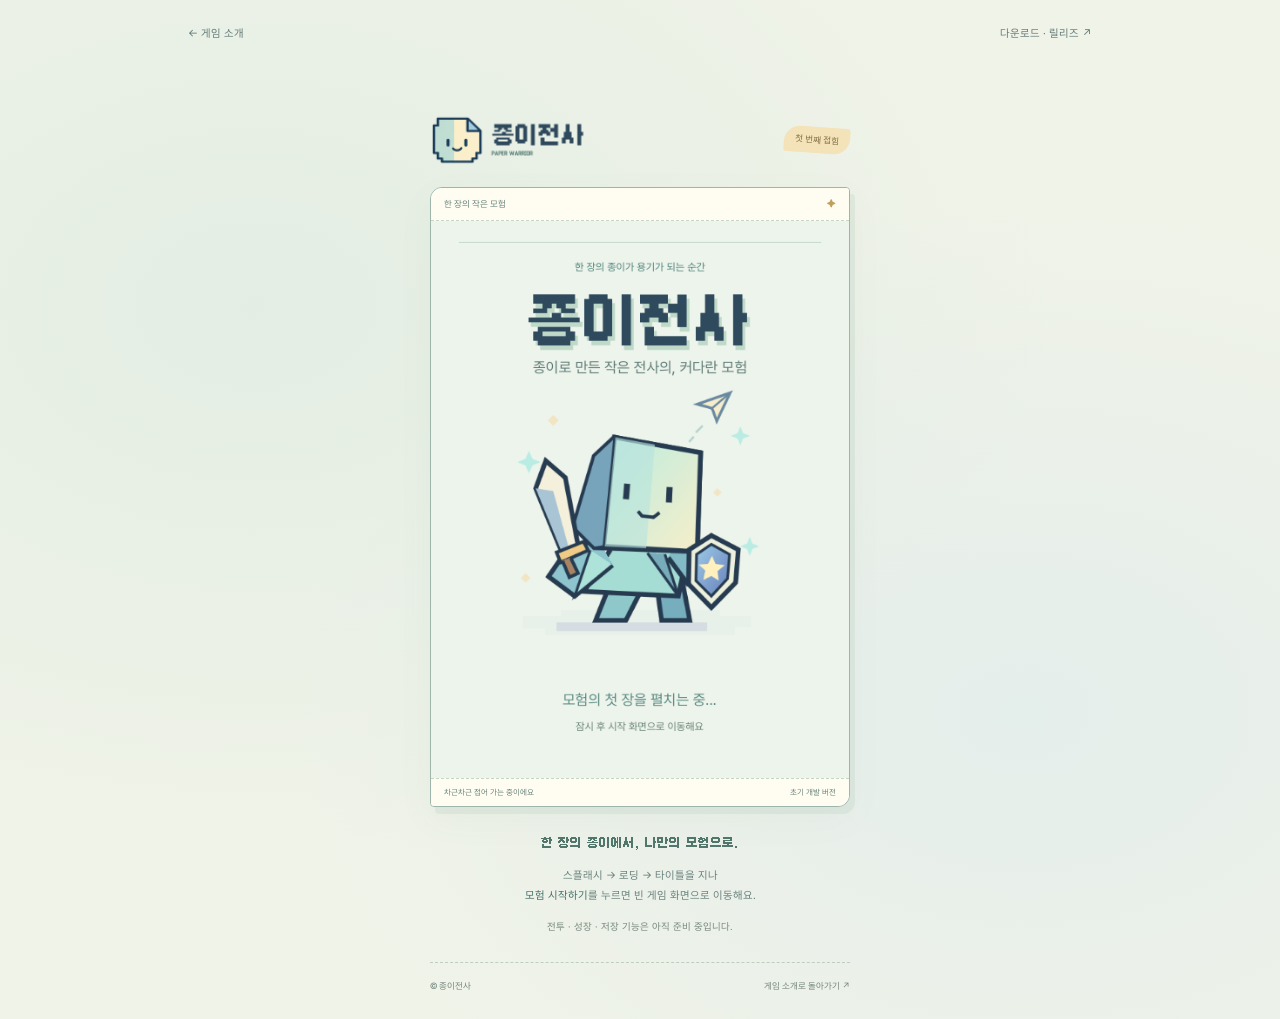
==== play.html @ 42afa76f "release: publish Paper Warrior v0.1.0 Co-authored-by: Copilot <223556219+Copilot@users.noreply.githu" ====
<!doctype html>
<html lang="ko">
<head>
  <meta charset="utf-8">
  <meta name="viewport" content="width=device-width, initial-scale=1">
  <meta name="theme-color" content="#f7f4e9">
  <title>종이전사 — 웹에서 플레이</title>
  <link rel="icon" href="favicon.ico" sizes="any">
  <link rel="icon" href="assets/favicon_32.png" type="image/png" sizes="32x32">
  <link rel="apple-touch-icon" href="assets/apple_touch_icon.png">
  <link rel="stylesheet" href="site.css">
  <link rel="stylesheet" href="game-loader.css">
  <link id="-gd-engine-icon" rel="icon" type="image/png" href="play.icon.png" />
<link rel="apple-touch-icon" href="play.apple-touch-icon.png"/>

</head>
<body class="play-page">
  <a class="skip-link" href="#game-area">게임으로 건너뛰기</a>
  <nav class="play-navigation" aria-label="플레이 페이지 메뉴"><a href="./">← 게임 소개</a><a href="https://github.com/socra710/paper_warrior_releases/releases">다운로드 · 릴리즈 ↗</a></nav>
  <main class="player-column">
    <header class="player-heading">
      <a class="brand" href="./" aria-label="종이전사 소개">
        <img class="brand-logo" src="assets/logo_wordmark.png" width="704" height="224" alt="종이전사 · PAPER WARRIOR">
      </a>
      <span class="prototype-badge">첫 번째 접힘</span>
    </header>
    <section class="game-window" id="game-area" aria-label="종이전사 게임">
      <div class="window-chrome"><span>한 장의 작은 모험</span><span aria-hidden="true">✦</span></div>
      <div class="game-viewport">
        <canvas id="canvas" width="480" height="640" tabindex="0" aria-label="종이전사 게임 화면">이 브라우저는 게임 캔버스를 지원하지 않습니다.</canvas>
        <div class="boot-screen" id="boot-screen">
          <p class="boot-eyebrow">한 장의 종이가 용기가 되는 순간</p>
          <h1>종이전사</h1>
          <img src="assets/warrior_key_art.svg" width="480" height="420" alt="" class="boot-art">
          <div class="boot-status">
            <p id="boot-status" role="status" aria-live="polite">모험을 준비하고 있어요...</p>
            <progress id="boot-progress" aria-label="게임 다운로드 진행률"></progress>
            <button type="button" class="button button-outline" id="retry" hidden>다시 시도하기</button>
          </div>
        </div>
      </div>
      <div class="window-footer"><span>차근차근 접어 가는 중이에요</span><span>초기 개발 버전</span></div>
    </section>
    <aside class="play-description" aria-label="프로토타입 안내">
      <p class="play-tagline">한 장의 종이에서, 나만의 모험으로.</p>
      <p>스플래시 → 로딩 → 타이틀을 지나<br><strong>모험 시작하기</strong>를 누르면 빈 게임 화면으로 이동해요.</p>
      <span>전투 · 성장 · 저장 기능은 아직 준비 중입니다.</span>
    </aside>
    <footer class="play-footer"><span>© 종이전사</span><a href="./">게임 소개로 돌아가기 ↗</a></footer>
  </main>
  <noscript><p class="noscript-notice">게임을 실행하려면 브라우저에서 JavaScript를 허용해 주세요. <a href="./">소개로 돌아가기</a></p></noscript>
  <script src="play.js"></script>
  <script type="module">
    import { bootGame } from './game-loader.mjs';
    const ui = {
      canvas: document.getElementById('canvas'),
      overlay: document.getElementById('boot-screen'),
      progress: document.getElementById('boot-progress'),
      status: document.getElementById('boot-status'),
      retry: document.getElementById('retry'),
    };
    ui.retry.addEventListener('click', () => window.location.reload());
    await bootGame(window.Engine, {"args":[],"canvasResizePolicy":0,"ensureCrossOriginIsolationHeaders":true,"executable":"play","experimentalVK":false,"fileSizes":{"play.pck":2250368,"play.wasm":43699190},"focusCanvas":false,"gdextensionLibs":[]}, ui);
  </script>
</body>
</html>
---- site.css ----
@font-face {
  font-family: Pretendard;
  src: url("assets/Pretendard-Regular.otf") format("opentype");
  font-display: swap;
}

@font-face {
  font-family: Galmuri;
  src: url("assets/Galmuri11-Bold.ttf") format("truetype");
  font-display: swap;
}

:root {
  color-scheme: light;
  --background: #f7f4e9;
  --surface: #fffdf5;
  --line: #cfdbcd;
  --ink: #2d495b;
  --mint: #4a8077;
  --mint-paper: #cce4d8;
  --sky: #d3e6ee;
  --honey: #f2cd7e;
  --muted: #627976;
  --faint: #71837a;
}

* { box-sizing: border-box; }
html { scroll-behavior: smooth; scroll-padding-top: 32px; }
body { margin: 0; background-color: var(--background); background-image: url("data:image/svg+xml,%3Csvg xmlns='http://www.w3.org/2000/svg' width='48' height='48'%3E%3Cpath d='M9 10h1m24 13h1M17 39h1' stroke='%237b9585' stroke-opacity='.16'/%3E%3C/svg%3E"); color: var(--ink); font: 15px/1.8 Pretendard, sans-serif; }
a { color: inherit; text-decoration: none; }
button { font: inherit; }
a, button { -webkit-tap-highlight-color: transparent; }
a:focus-visible, button:focus-visible { outline: 3px solid #477c83; outline-offset: 5px; }
img { display: block; max-width: 100%; }
h1, h2, h3, p { margin: 0; }
h1, h2, .brand strong { font-family: Galmuri, monospace; font-weight: normal; }
em { color: var(--mint); font-style: normal; }
strong { font-weight: 600; }
.wrap { width: min(1120px, calc(100% - 64px)); margin-inline: auto; }
.skip-link { position: absolute; top: -80px; left: 16px; z-index: 20; padding: 8px 16px; background: var(--honey); color: var(--ink); }
.skip-link:focus { top: 8px; }
.site-header { min-height: 106px; display: flex; justify-content: space-between; align-items: center; gap: 24px; }
.brand { display: inline-flex; align-items: center; gap: 11px; line-height: 1.4; }
.brand-logo { width: 166px; height: auto; }
.brand-mark { width: 43px; height: 45px; display: grid; place-items: center; background: #d2e8dd; border-radius: 12px 3px 12px 3px; transform: rotate(-7deg); }
.brand-mark svg { width: 37px; height: 37px; }
.brand strong { display: block; font-size: 22px; letter-spacing: -.5px; }
.brand small { display: block; font-size: 8px; color: var(--muted); letter-spacing: 2px; margin-top: 5px; }
nav { display: flex; align-items: center; gap: 28px; font-size: 13px; color: var(--muted); }
nav a:hover, .text-link:hover, .site-footer a:hover { color: var(--ink); }
.button { display: inline-flex; justify-content: center; align-items: center; gap: 12px; min-height: 52px; padding: 12px 22px; border: 1.5px solid var(--ink); border-radius: 8px 8px 12px 8px; font-size: 14px; font-weight: 600; line-height: 1.5; transition: background .16s, transform .16s; }
.button:hover { transform: translateY(-2px) rotate(-1deg); }
.button-primary { background: var(--honey); color: var(--ink); box-shadow: 3px 4px 0 #314d5b; }
.button-primary:hover { background: #ffdfa0; }
.button-outline { border-color: #b6c4b8; background: #fffdf580; color: var(--ink); }
.button-outline:hover { background: #e7eee0; }
.button-small { min-height: 40px; padding: 9px 16px; font-size: 12px; background: #f4dba4; border-color: transparent; box-shadow: none; border-radius: 24px; }
.hero { min-height: 634px; display: grid; grid-template-columns: 1fr 1.06fr; align-items: center; gap: 52px; padding-block: 36px 68px; }
.eyebrow { color: var(--mint); font-size: 11px; letter-spacing: 1.4px; display: flex; align-items: center; gap: 8px; line-height: 1.8; }
.paper-star { color: #b78a38; font-size: 19px; line-height: 1; }
.status-dot { display: inline-block; flex: 0 0 5px; width: 5px; height: 5px; background: var(--mint); }
h1 { margin-top: 24px; font-size: clamp(35px, 3.8vw, 52px); line-height: 1.5; letter-spacing: -2px; }
.hero-description { margin-top: 24px; color: var(--muted); font-size: 16px; line-height: 1.9; }
.hero-actions { display: flex; gap: 13px; margin-top: 31px; flex-wrap: wrap; }
.micro-copy { color: var(--faint); font-size: 10px; margin-top: 17px; }
.prototype-callout { display: flex; align-items: center; gap: 13px; border-top: 1px dashed #b6c4b6; padding: 18px 0 0; margin-top: 26px; max-width: 470px; }
.callout-symbol { font-size: 26px; color: #799b8b; }
.prototype-callout strong { font-size: 12px; font-weight: 400; }
.prototype-callout p { font-size: 10px; color: var(--muted); margin-top: 3px; }
.hero-visual { position: relative; min-height: 490px; display: flex; align-items: center; justify-content: center; isolation: isolate; }
.paper-cloud { position: absolute; z-index: -1; }
.cloud-mint { width: 88%; height: 73%; top: 14%; left: 6%; background: #d8e9dc; border-radius: 43% 57% 35% 65% / 50% 35% 65% 50%; transform: rotate(-12deg); }
.cloud-blue { width: 72%; height: 62%; top: 23%; right: 3%; background: #d1e5ed; border-radius: 52% 48% 62% 38%; transform: rotate(18deg); opacity: .8; }
.hero-art { position: relative; width: 108%; max-width: 560px; height: auto; filter: drop-shadow(0 15px 0 #708f7910); margin-top: 20px; }
.hero-handwriting { position: absolute; top: 23px; left: 9px; font-family: Galmuri, monospace; font-size: 15px; color: #729184; transform: rotate(-9deg); line-height: 1.7; }
.chapter-sticker { position: absolute; z-index: 1; right: 5px; top: 28px; width: 78px; height: 78px; border-radius: 50%; background: #f3dba7; outline: 1px dashed #bca26f; outline-offset: -6px; display: flex; flex-direction: column; align-items: center; justify-content: center; font-size: 11px; line-height: 1.6; transform: rotate(13deg); }
.chapter-sticker strong { font: 18px Galmuri, monospace; margin-top: 2px; }
.warrior-note { position: absolute; bottom: -1px; left: 48px; background: #fffdf1; padding: 15px 28px; box-shadow: 1px 5px 12px #64705e15; transform: rotate(-5deg); border: 1px solid #e0decb; }
.warrior-note::before { content: ""; position: absolute; top: -8px; left: calc(50% - 24px); width: 48px; height: 17px; background: #d2dfb6b0; transform: rotate(3deg); }
.warrior-note span { display: block; font-size: 10px; color: var(--faint); margin-bottom: 4px; }
.warrior-note strong { font-size: 14px; font-weight: 400; }
.hero-scribble { position: absolute; bottom: 13px; right: 5px; font-size: 70px; color: #d8b869; transform: rotate(10deg); }
.chapter-divider { display: flex; justify-content: space-between; padding-block: 16px; border-block: 1px dashed #c1ccba; color: var(--faint); font-size: 10px; letter-spacing: 1px; }
.section { padding-block: 72px 90px; }
.section-heading { display: flex; justify-content: space-between; align-items: end; gap: 30px; margin-bottom: 35px; }
h2 { font-size: 30px; line-height: 1.6; margin-top: 13px; letter-spacing: -1px; }
.section-heading > p { font-size: 14px; color: var(--muted); padding-bottom: 4px; }
.feature-grid { display: grid; grid-template-columns: repeat(3, 1fr); gap: 22px; }
.feature-card { position: relative; padding: 27px; background: #e5eee0; border: 1px solid #d2decd; border-radius: 3px 22px 4px 4px; }
.feature-card:nth-child(2) { background: #e1edf0; border-color: #cedee3; transform: translateY(12px); }
.feature-card:nth-child(3) { background: #f4e9cc; border-color: #e5d9bb; }
.feature-card::after { content: ""; position: absolute; right: -1px; top: -1px; width: 22px; height: 22px; background: linear-gradient(45deg, #0000000b 50%, var(--background) 51%); border-radius: 0 0 0 4px; }
.feature-number { font-size: 10px; color: var(--muted); }
.fold-icon { width: 38px; height: 38px; margin: 26px 0 22px; background: #9dcabb; clip-path: polygon(0 0, 100% 0, 100% 100%, 50% 70%, 0 100%); box-shadow: inset -19px 0 0 #72a69a; transform: rotate(-10deg); }
.fold-two { background: #a7c7d8; box-shadow: inset -19px 0 0 #7899b8; clip-path: polygon(50% 0, 100% 50%, 50% 100%, 0 50%); transform: rotate(0); }
.fold-three { background: #e4be71; box-shadow: inset -19px 0 0 #c4a061; clip-path: polygon(0 0, 100% 20%, 60% 100%, 40% 55%); transform: rotate(4deg); }
h3 { font-family: Galmuri, monospace; font-size: 17px; font-weight: normal; line-height: 1.6; letter-spacing: -.6px; }
.feature-card p { color: var(--muted); font-size: 13px; line-height: 1.9; margin-top: 12px; }
.planned-label { display: inline-block; font-size: 9px; color: #647d70; border-top: 1px dashed #93ad9460; padding-top: 13px; margin-top: 21px; width: 100%; }
.development-section { padding-block: 64px; background: #eaf0e480; border-block: 1px solid #d8e0cd; }
.development-grid { display: grid; grid-template-columns: 1fr 1.1fr; gap: 80px; align-items: center; }
.muted { color: var(--muted); font-size: 14px; margin-top: 18px; }
.text-link { display: inline-flex; gap: 20px; font-size: 12px; margin-top: 25px; padding-bottom: 4px; border-bottom: 1px solid #819f8b; color: var(--mint); }
.development-card { position: relative; background: #fffdf3; border: 1px solid #dedfcc; padding: 32px; box-shadow: 5px 6px 0 #dce5d2; transform: rotate(1deg); }
.development-card::before { content: ""; position: absolute; width: 76px; height: 21px; top: -11px; left: calc(50% - 38px); background: #d9e3bac9; transform: rotate(-4deg); }
.small-tag { display: inline-block; color: #748a74; font-size: 10px; margin-bottom: 14px; border-bottom: 1px solid #c2d1b3; padding-bottom: 4px; }
.screen-flow { list-style: none; margin: 23px 0; padding: 0; display: grid; grid-template-columns: repeat(4, 1fr); gap: 8px; }
.screen-flow li { font-size: 10px; text-align: center; background: #edf2e8; padding: 11px 3px 9px; border-radius: 4px 4px 10px 4px; }
.screen-flow li:nth-child(2) { background: #e6eff1; }
.screen-flow li:nth-child(3) { background: #f6e8c6; }
.screen-flow span { display: block; font: 14px Galmuri, monospace; color: #618c80; margin-bottom: 7px; }
.development-card p { color: var(--muted); font-size: 12px; }
.development-card p strong { color: var(--ink); }
.development-card .development-note { color: #778273; font-size: 10px; margin-top: 13px; }
.closing { display: flex; justify-content: space-between; gap: 30px; align-items: center; padding-block: 62px; }
.closing h2 { font-size: 27px; }
.closing .muted { margin-top: 12px; }
.closing-actions { display: flex; flex-direction: column; align-items: center; gap: 16px; }
.download-link { color: var(--mint); font-size: 11px; border-bottom: 1px solid #a9bdab; }
.site-footer { display: flex; justify-content: space-between; gap: 20px; border-top: 1px dashed #c1ccba; padding-block: 25px; font-size: 10px; color: var(--faint); }

@media (max-width: 900px) {
  .wrap { width: calc(100% - 40px); }
  .hero { gap: 26px; grid-template-columns: 1.1fr 1fr; min-height: 600px; }
  h1 { font-size: 36px; }
  .hero-description { font-size: 15px; }
  .hero-actions .button { font-size: 12px; padding-inline: 15px; }
  .hero-visual { min-height: 400px; }
  .hero-handwriting { font-size: 12px; top: 18px; }
  .chapter-sticker { width: 62px; height: 62px; right: 0; font-size: 9px; }
  .chapter-sticker strong { font-size: 15px; }
  .warrior-note { left: 12px; bottom: 18px; padding: 12px 20px; }
  .warrior-note strong { font-size: 11px; }
  .hero-scribble { right: -2px; font-size: 50px; bottom: 10px; }
  .section-heading { display: block; }
  .section-heading > p { margin-top: 20px; }
  .feature-card { padding: 21px; }
  .feature-card p { font-size: 12px; }
  .development-grid { gap: 40px; }
}

@media (max-width: 640px) {
  .site-header { min-height: 84px; gap: 12px; }
  .brand { gap: 9px; }
  .brand-logo { width: 140px; }
  .brand strong { font-size: 18px; }
  .brand-mark { width: 36px; height: 39px; }
  .brand-mark svg { width: 31px; height: 31px; }
  .brand small { font-size: 7px; letter-spacing: 1.2px; }
  nav { gap: 0; }
  .site-header nav > a:not(.button) { display: none; }
  .button-small { font-size: 10px; padding-inline: 12px; }
  .hero { display: flex; flex-direction: column; align-items: stretch; padding-block: 33px 28px; gap: 23px; }
  h1 { font-size: clamp(32px, 8.5vw, 46px); letter-spacing: -1.5px; margin-top: 20px; }
  .hero-description { font-size: 15px; margin-top: 20px; }
  .hero-actions { margin-top: 26px; gap: 11px; }
  .hero-actions .button { min-height: 47px; font-size: 12px; padding-inline: 13px; }
  .prototype-callout { margin-top: 25px; padding-top: 15px; }
  .hero-visual { width: 100%; min-height: 380px; max-width: 440px; margin-inline: auto; }
  .hero-art { max-width: 430px; margin-top: 5px; width: 100%; }
  .hero-handwriting { top: 5px; font-size: 12px; }
  .chapter-sticker { top: 8px; right: 7px; }
  .warrior-note { left: 13px; bottom: 12px; }
  .hero-scribble { right: 10px; bottom: 0; }
  .chapter-divider { font-size: 9px; letter-spacing: 0; }
  .section { padding-block: 42px 45px; }
  h2 { font-size: 24px; }
  .section-heading > p { font-size: 13px; }
  .feature-grid { grid-template-columns: 1fr; gap: 15px; }
  .feature-card { padding: 25px; }
  .feature-card:nth-child(2) { transform: none; }
  .fold-icon { margin-block: 24px 20px; }
  .feature-card p { font-size: 14px; }
  .development-section { padding-block: 42px; }
  .development-grid { grid-template-columns: 1fr; gap: 35px; }
  .development-card { padding: 25px 20px; transform: none; }
  .closing { align-items: start; flex-direction: column; padding-block: 42px; }
  .closing h2 { font-size: 23px; }
  .site-footer { flex-wrap: wrap; font-size: 9px; gap: 8px 20px; }
  .site-footer > span:nth-child(2) { display: none; }
}

@media (prefers-reduced-motion: reduce) {
  html { scroll-behavior: auto; }
  .button { transition: none; }
}
---- game-loader.css ----
.play-page { min-height: 100svh; background-color: #f0f3e8; background-image: radial-gradient(ellipse at 20% 30%, #d7e8df80, transparent 55%), radial-gradient(ellipse at 80% 70%, #d9e9ee80, transparent 50%); }
.play-navigation { max-width: 960px; margin: 0 auto; padding: 24px 28px; display: flex; justify-content: space-between; font-size: 11px; color: var(--muted); }
.player-column { width: min(420px, calc(100% - 32px)); margin: clamp(24px, 5vh, 60px) auto 0; }
.player-heading { display: flex; align-items: center; justify-content: space-between; gap: 12px; margin-bottom: 20px; }
.player-heading .brand-logo { width: 170px; }
.player-heading .brand strong { font-size: 20px; }
.player-heading .brand small { font-size: 10px; letter-spacing: .5px; }
.prototype-badge { background: #f4e3b9; border-radius: 16px 3px 16px 3px; padding: 5px 11px; color: #806b41; font-size: 9px; white-space: nowrap; transform: rotate(4deg); }
.game-window { position: relative; border: 1px solid #9db5ab; border-radius: 12px 4px 12px 4px; overflow: hidden; box-shadow: 5px 7px 0 #b0c7b93d, 0 12px 38px #6178610c; background: #edf4ec; }
.window-chrome, .window-footer { display: flex; align-items: center; justify-content: space-between; padding: 8px 13px; background: #fffdf2; color: #668078; font-size: 9px; }
.window-chrome { border-bottom: 1px dashed #c5d5c6; }
.window-chrome > span:last-child { color: #c19f59; }
.game-viewport { position: relative; aspect-ratio: 3 / 4; width: 100%; overflow: hidden; }
#canvas { display: block; width: 100%; height: 100%; border: 0; touch-action: none; }
#canvas:focus-visible { outline: 2px solid #628f85; outline-offset: -2px; }
.window-footer { border-top: 1px dashed #c5d5c6; padding-block: 6px; font-size: 8px; }
.boot-screen { position: absolute; inset: 0; background: #edf4ec; display: flex; flex-direction: column; align-items: center; padding: 9% 7% 7%; text-align: center; }
[hidden] { display: none !important; }
.boot-eyebrow { font-size: 9px; letter-spacing: 1px; color: var(--mint); }
.boot-screen h1 { font-size: clamp(32px, 8vw, 53px); letter-spacing: -1px; margin-top: 14px; color: var(--ink); text-shadow: 2px 3px #c5dbd1; }
.boot-art { flex: 1; min-height: 0; width: 100%; object-fit: contain; }
.boot-status { width: 100%; margin-top: 10px; }
#boot-status { font-size: 12px; color: #547870; overflow-wrap: anywhere; max-height: 120px; overflow-y: auto; }
#boot-progress { display: block; width: 100%; height: 5px; margin-top: 17px; border: 0; accent-color: #6da696; }
#boot-progress::-webkit-progress-bar { background: #cfdfd1; border-radius: 4px; }
#boot-progress::-webkit-progress-value { background: #6da696; border-radius: 4px; }
#retry { margin: 12px auto 0; font-size: 12px; min-height: 36px; }
.play-description { text-align: center; padding: 25px 0 0; }
.play-description .play-tagline { font-family: Galmuri, monospace; font-size: 12px; color: #52786e; margin-bottom: 11px; }
.play-description p { font-size: 11px; color: #657f7a; line-height: 1.9; }
.play-description strong { color: #3e6f67; font-weight: 400; }
.play-description > span { display: block; font-size: 10px; color: #75867b; margin-top: 10px; }
.play-footer { margin-top: 27px; padding-block: 15px 24px; border-top: 1px dashed #bdcebe; display: flex; justify-content: space-between; font-size: 9px; color: var(--faint); }
.noscript-notice { position: fixed; bottom: 0; margin: 0; width: 100%; padding: 14px; text-align: center; background: #f4dfb9; color: var(--ink); }

@media (max-width: 480px) {
  .play-navigation { padding: 17px 18px; }
  .player-column { margin-top: 17px; }
  .player-heading { margin-bottom: 15px; }
  .player-heading .brand-logo { width: 154px; }
  .player-heading .brand-mark { width: 34px; height: 37px; }
  .player-heading .brand strong { font-size: 18px; }
  .player-heading .brand small { font-size: 9px; }
  .prototype-badge { font-size: 8px; padding: 4px 8px; }
}
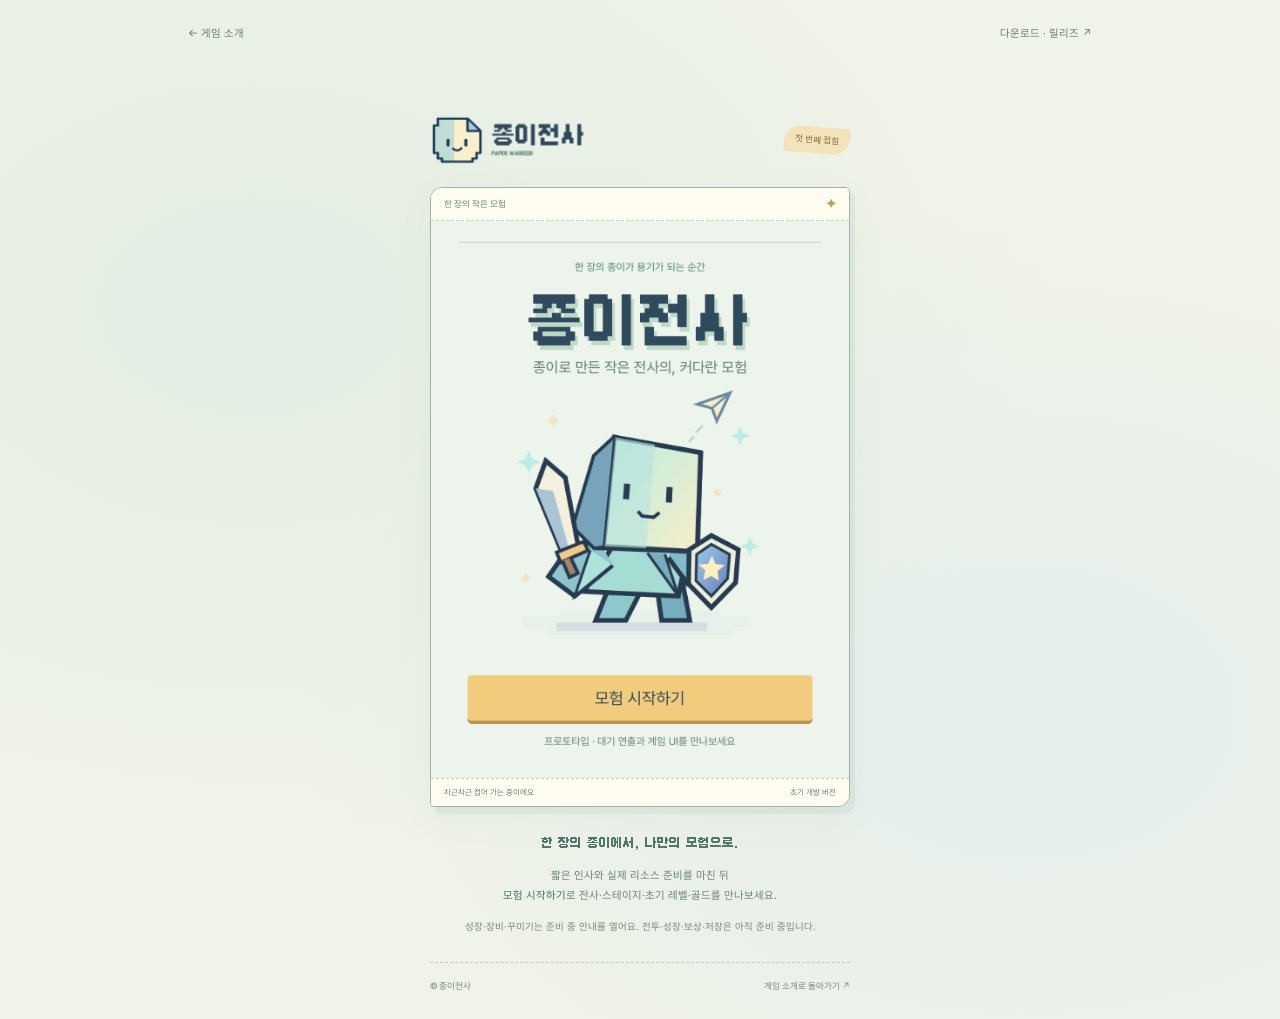
==== commit 348b5477: "release: publish Paper Warrior v0.2.0 Co-authored-by: Copilot <223556219+Copilot@users.noreply.githu" ====
--- a/play.html
+++ b/play.html
@@ -43,8 +43,8 @@
     </section>
     <aside class="play-description" aria-label="프로토타입 안내">
       <p class="play-tagline">한 장의 종이에서, 나만의 모험으로.</p>
-      <p>스플래시 → 로딩 → 타이틀을 지나<br><strong>모험 시작하기</strong>를 누르면 빈 게임 화면으로 이동해요.</p>
-      <span>전투 · 성장 · 저장 기능은 아직 준비 중입니다.</span>
+      <p>짧은 인사와 실제 리소스 준비를 마친 뒤<br><strong>모험 시작하기</strong>로 전사·스테이지·초기 레벨·골드를 만나보세요.</p>
+      <span>성장·장비·꾸미기는 준비 중 안내를 열어요. 전투·성장·보상·저장은 아직 준비 중입니다.</span>
     </aside>
     <footer class="play-footer"><span>© 종이전사</span><a href="./">게임 소개로 돌아가기 ↗</a></footer>
   </main>
@@ -60,7 +60,7 @@
       retry: document.getElementById('retry'),
     };
     ui.retry.addEventListener('click', () => window.location.reload());
-    await bootGame(window.Engine, {"args":[],"canvasResizePolicy":0,"ensureCrossOriginIsolationHeaders":true,"executable":"play","experimentalVK":false,"fileSizes":{"play.pck":2250368,"play.wasm":43699190},"focusCanvas":false,"gdextensionLibs":[]}, ui);
+    await bootGame(window.Engine, {"args":[],"canvasResizePolicy":0,"ensureCrossOriginIsolationHeaders":true,"executable":"play","experimentalVK":false,"fileSizes":{"play.pck":2280736,"play.wasm":43699190},"focusCanvas":false,"gdextensionLibs":[]}, ui);
   </script>
 </body>
 </html>
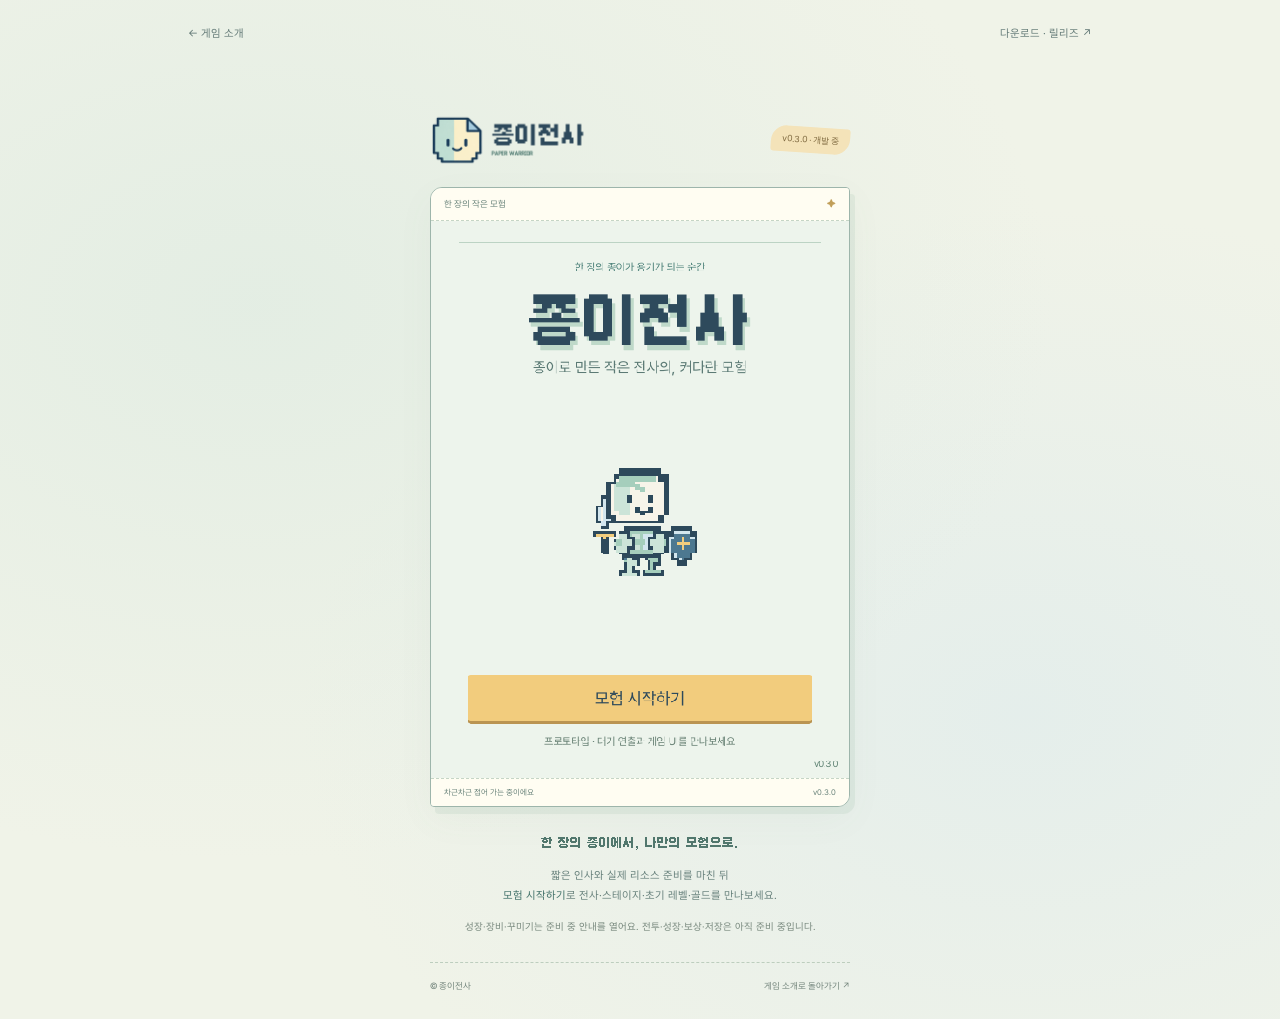
==== commit 4d404bc1: "release: publish Paper Warrior v0.3.0 Co-authored-by: Copilot <223556219+Copilot@users.noreply.githu" ====
--- a/play.html
+++ b/play.html
@@ -22,7 +22,7 @@
       <a class="brand" href="./" aria-label="종이전사 소개">
         <img class="brand-logo" src="assets/logo_wordmark.png" width="704" height="224" alt="종이전사 · PAPER WARRIOR">
       </a>
-      <span class="prototype-badge">첫 번째 접힘</span>
+      <span class="prototype-badge">v0.3.0 · 개발 중</span>
     </header>
     <section class="game-window" id="game-area" aria-label="종이전사 게임">
       <div class="window-chrome"><span>한 장의 작은 모험</span><span aria-hidden="true">✦</span></div>
@@ -31,7 +31,7 @@
         <div class="boot-screen" id="boot-screen">
           <p class="boot-eyebrow">한 장의 종이가 용기가 되는 순간</p>
           <h1>종이전사</h1>
-          <img src="assets/warrior_key_art.svg" width="480" height="420" alt="" class="boot-art">
+          <div class="boot-art" aria-hidden="true"></div>
           <div class="boot-status">
             <p id="boot-status" role="status" aria-live="polite">모험을 준비하고 있어요...</p>
             <progress id="boot-progress" aria-label="게임 다운로드 진행률"></progress>
@@ -39,7 +39,7 @@
           </div>
         </div>
       </div>
-      <div class="window-footer"><span>차근차근 접어 가는 중이에요</span><span>초기 개발 버전</span></div>
+      <div class="window-footer"><span>차근차근 접어 가는 중이에요</span><span>v0.3.0</span></div>
     </section>
     <aside class="play-description" aria-label="프로토타입 안내">
       <p class="play-tagline">한 장의 종이에서, 나만의 모험으로.</p>
@@ -49,9 +49,9 @@
     <footer class="play-footer"><span>© 종이전사</span><a href="./">게임 소개로 돌아가기 ↗</a></footer>
   </main>
   <noscript><p class="noscript-notice">게임을 실행하려면 브라우저에서 JavaScript를 허용해 주세요. <a href="./">소개로 돌아가기</a></p></noscript>
-  <script src="play.js"></script>
   <script type="module">
     import { bootGame } from './game-loader.mjs';
+    import { bindGameViewport } from './game-viewport.mjs';
     const ui = {
       canvas: document.getElementById('canvas'),
       overlay: document.getElementById('boot-screen'),
@@ -59,8 +59,20 @@
       status: document.getElementById('boot-status'),
       retry: document.getElementById('retry'),
     };
-    ui.retry.addEventListener('click', () => window.location.reload());
-    await bootGame(window.Engine, {"args":[],"canvasResizePolicy":0,"ensureCrossOriginIsolationHeaders":true,"executable":"play","experimentalVK":false,"fileSizes":{"play.pck":2280736,"play.wasm":43699190},"focusCanvas":false,"gdextensionLibs":[]}, ui);
+    bindGameViewport(ui.canvas);
+    ui.retry.addEventListener('click', () => {
+      if (ui.retry.disabled) return;
+      ui.retry.disabled = true;
+      window.location.reload();
+    });
+    const engineReady = new Promise((resolve, reject) => {
+      const script = document.createElement('script');
+      script.src = 'play.js';
+      script.onload = () => resolve(window.Engine);
+      script.onerror = () => reject(new Error('게임 엔진 파일을 받지 못했어요. 네트워크를 확인해 주세요.'));
+      document.body.appendChild(script);
+    });
+    await bootGame(engineReady, {"args":[],"canvasResizePolicy":0,"ensureCrossOriginIsolationHeaders":true,"executable":"play","experimentalVK":false,"fileSizes":{"play.pck":2296512,"play.wasm":43699190},"focusCanvas":false,"gdextensionLibs":[]}, ui);
   </script>
 </body>
 </html>
--- a/game-loader.css
+++ b/game-loader.css
@@ -11,14 +11,15 @@
 .window-chrome { border-bottom: 1px dashed #c5d5c6; }
 .window-chrome > span:last-child { color: #c19f59; }
 .game-viewport { position: relative; aspect-ratio: 3 / 4; width: 100%; overflow: hidden; }
-#canvas { display: block; width: 100%; height: 100%; border: 0; touch-action: none; }
+#canvas { display: block; width: 100%; height: 100%; border: 0; touch-action: none; image-rendering: pixelated; }
 #canvas:focus-visible { outline: 2px solid #628f85; outline-offset: -2px; }
 .window-footer { border-top: 1px dashed #c5d5c6; padding-block: 6px; font-size: 8px; }
 .boot-screen { position: absolute; inset: 0; background: #edf4ec; display: flex; flex-direction: column; align-items: center; padding: 9% 7% 7%; text-align: center; }
 [hidden] { display: none !important; }
 .boot-eyebrow { font-size: 9px; letter-spacing: 1px; color: var(--mint); }
 .boot-screen h1 { font-size: clamp(32px, 8vw, 53px); letter-spacing: -1px; margin-top: 14px; color: var(--ink); text-shadow: 2px 3px #c5dbd1; }
-.boot-art { flex: 1; min-height: 0; width: 100%; object-fit: contain; }
+.boot-art { flex: none; width: 144px; height: 144px; margin: auto; background: url('assets/warrior_idle_walk.png') 0 0 / 1440px 144px no-repeat; image-rendering: pixelated; animation: warrior-idle 1s steps(4) infinite; }
+@keyframes warrior-idle { to { background-position-x: -576px; } }
 .boot-status { width: 100%; margin-top: 10px; }
 #boot-status { font-size: 12px; color: #547870; overflow-wrap: anywhere; max-height: 120px; overflow-y: auto; }
 #boot-progress { display: block; width: 100%; height: 5px; margin-top: 17px; border: 0; accent-color: #6da696; }
@@ -33,6 +34,22 @@
 .play-footer { margin-top: 27px; padding-block: 15px 24px; border-top: 1px dashed #bdcebe; display: flex; justify-content: space-between; font-size: 9px; color: var(--faint); }
 .noscript-notice { position: fixed; bottom: 0; margin: 0; width: 100%; padding: 14px; text-align: center; background: #f4dfb9; color: var(--ink); }
 
+@media (orientation: landscape) and (max-height: 600px) and (min-width: 640px) {
+  .play-navigation { position: absolute; top: 8px; left: 16px; right: 16px; max-width: none; padding: 0; }
+  .player-column { width: min(960px, calc(100% - 32px), calc((100svh - 96px) * 16 / 9)); margin-top: 4px; }
+  .player-heading { justify-content: center; gap: 14px; margin-bottom: 4px; }
+  .player-heading .brand-logo { width: 90px; }
+  .window-chrome, .window-footer { padding-block: 4px; }
+  .game-viewport { aspect-ratio: 16 / 9; }
+  .boot-screen { display: grid; grid-template-columns: 1fr 1fr; grid-template-areas: "eyebrow status" "title status" "art status"; padding: 10px 20px; }
+  .boot-eyebrow { grid-area: eyebrow; margin: 0; font-size: 8px; }
+  .boot-screen h1 { grid-area: title; font-size: 30px; margin: 0; }
+  .boot-art { grid-area: art; }
+  .boot-status { grid-area: status; margin: 0; }
+}
+
+@media (prefers-reduced-motion: reduce) { .boot-art { animation: none; } }
+
 @media (max-width: 480px) {
   .play-navigation { padding: 17px 18px; }
   .player-column { margin-top: 17px; }
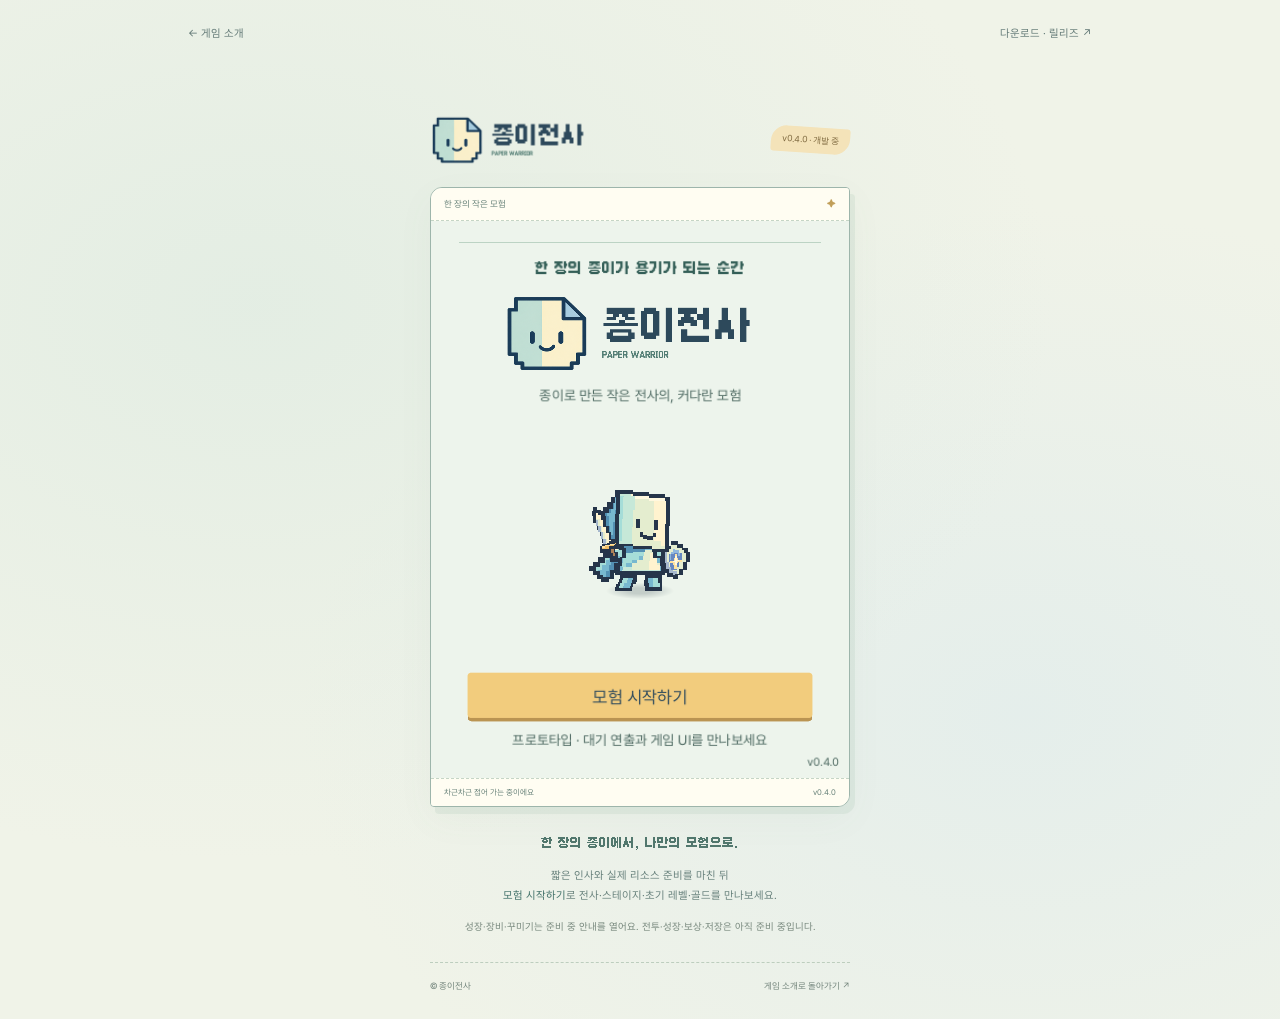
==== commit 24a94e51: "release: publish Paper Warrior v0.4.0 Co-authored-by: Copilot <223556219+Copilot@users.noreply.githu" ====
--- a/play.html
+++ b/play.html
@@ -8,8 +8,8 @@
   <link rel="icon" href="favicon.ico" sizes="any">
   <link rel="icon" href="assets/favicon_32.png" type="image/png" sizes="32x32">
   <link rel="apple-touch-icon" href="assets/apple_touch_icon.png">
-  <link rel="stylesheet" href="site.css">
-  <link rel="stylesheet" href="game-loader.css">
+  <link rel="stylesheet" href="site.css?v=825be9465dd8ea52">
+  <link rel="stylesheet" href="game-loader.css?v=ff512f25ce749d6b">
   <link id="-gd-engine-icon" rel="icon" type="image/png" href="play.icon.png" />
 <link rel="apple-touch-icon" href="play.apple-touch-icon.png"/>
 
@@ -22,24 +22,25 @@
       <a class="brand" href="./" aria-label="종이전사 소개">
         <img class="brand-logo" src="assets/logo_wordmark.png" width="704" height="224" alt="종이전사 · PAPER WARRIOR">
       </a>
-      <span class="prototype-badge">v0.3.0 · 개발 중</span>
+      <span class="prototype-badge">v0.4.0 · 개발 중</span>
     </header>
     <section class="game-window" id="game-area" aria-label="종이전사 게임">
       <div class="window-chrome"><span>한 장의 작은 모험</span><span aria-hidden="true">✦</span></div>
       <div class="game-viewport">
         <canvas id="canvas" width="480" height="640" tabindex="0" aria-label="종이전사 게임 화면">이 브라우저는 게임 캔버스를 지원하지 않습니다.</canvas>
         <div class="boot-screen" id="boot-screen">
-          <p class="boot-eyebrow">한 장의 종이가 용기가 되는 순간</p>
-          <h1>종이전사</h1>
-          <div class="boot-art" aria-hidden="true"></div>
-          <div class="boot-status">
-            <p id="boot-status" role="status" aria-live="polite">모험을 준비하고 있어요...</p>
-            <progress id="boot-progress" aria-label="게임 다운로드 진행률"></progress>
-            <button type="button" class="button button-outline" id="retry" hidden>다시 시도하기</button>
+          <div class="boot-panel">
+            <p class="boot-step">한 장으로 시작되는 모험</p>
+            <span class="boot-fold" aria-hidden="true"></span>
+            <h1>모험을 접고 있어요</h1>
+            <p class="boot-hint">작은 종이 한 장에 용기를 담는 중이에요.</p>
+            <p id="boot-status" role="status" aria-live="polite">종이 숲으로 가는 길을 열어요...</p>
+            <progress id="boot-progress" aria-label="웹 실행 파일 다운로드 진행률"></progress>
+            <button type="button" class="button button-outline" id="retry" hidden>다시 펼쳐 보기</button>
           </div>
         </div>
       </div>
-      <div class="window-footer"><span>차근차근 접어 가는 중이에요</span><span>v0.3.0</span></div>
+      <div class="window-footer"><span>차근차근 접어 가는 중이에요</span><span>v0.4.0</span></div>
     </section>
     <aside class="play-description" aria-label="프로토타입 안내">
       <p class="play-tagline">한 장의 종이에서, 나만의 모험으로.</p>
@@ -50,8 +51,8 @@
   </main>
   <noscript><p class="noscript-notice">게임을 실행하려면 브라우저에서 JavaScript를 허용해 주세요. <a href="./">소개로 돌아가기</a></p></noscript>
   <script type="module">
-    import { bootGame } from './game-loader.mjs';
-    import { bindGameViewport } from './game-viewport.mjs';
+    import { bootGame } from './game-loader.mjs?v=ab4d3262cab004fc';
+    import { bindGameViewport } from './game-viewport.mjs?v=e417374ce7c8f49e';
     const ui = {
       canvas: document.getElementById('canvas'),
       overlay: document.getElementById('boot-screen'),
@@ -67,12 +68,12 @@
     });
     const engineReady = new Promise((resolve, reject) => {
       const script = document.createElement('script');
-      script.src = 'play.js';
+      script.src = 'play-85910fb28799b5d2.js';
       script.onload = () => resolve(window.Engine);
       script.onerror = () => reject(new Error('게임 엔진 파일을 받지 못했어요. 네트워크를 확인해 주세요.'));
       document.body.appendChild(script);
     });
-    await bootGame(engineReady, {"args":[],"canvasResizePolicy":0,"ensureCrossOriginIsolationHeaders":true,"executable":"play","experimentalVK":false,"fileSizes":{"play.pck":2296512,"play.wasm":43699190},"focusCanvas":false,"gdextensionLibs":[]}, ui);
+    await bootGame(engineReady, {"args":[],"canvasResizePolicy":0,"ensureCrossOriginIsolationHeaders":true,"executable":"play-85910fb28799b5d2","experimentalVK":false,"fileSizes":{"play-85910fb28799b5d2.pck":2682000,"play-85910fb28799b5d2.wasm":43699190},"focusCanvas":false,"gdextensionLibs":[]}, ui);
   </script>
 </body>
 </html>
--- a/game-loader.css
+++ b/game-loader.css
@@ -11,21 +11,23 @@
 .window-chrome { border-bottom: 1px dashed #c5d5c6; }
 .window-chrome > span:last-child { color: #c19f59; }
 .game-viewport { position: relative; aspect-ratio: 3 / 4; width: 100%; overflow: hidden; }
-#canvas { display: block; width: 100%; height: 100%; border: 0; touch-action: none; image-rendering: pixelated; }
-#canvas:focus-visible { outline: 2px solid #628f85; outline-offset: -2px; }
+#canvas { display: block; width: 100%; height: 100%; border: 0; touch-action: none; outline: none; }
+#canvas:focus, #canvas:focus-visible { outline: none; }
 .window-footer { border-top: 1px dashed #c5d5c6; padding-block: 6px; font-size: 8px; }
-.boot-screen { position: absolute; inset: 0; background: #edf4ec; display: flex; flex-direction: column; align-items: center; padding: 9% 7% 7%; text-align: center; }
+.boot-screen { position: absolute; inset: 0; background: #e0e9e9; display: grid; place-items: center; padding: 24px; text-align: center; }
 [hidden] { display: none !important; }
-.boot-eyebrow { font-size: 9px; letter-spacing: 1px; color: var(--mint); }
-.boot-screen h1 { font-size: clamp(32px, 8vw, 53px); letter-spacing: -1px; margin-top: 14px; color: var(--ink); text-shadow: 2px 3px #c5dbd1; }
-.boot-art { flex: none; width: 144px; height: 144px; margin: auto; background: url('assets/warrior_idle_walk.png') 0 0 / 1440px 144px no-repeat; image-rendering: pixelated; animation: warrior-idle 1s steps(4) infinite; }
-@keyframes warrior-idle { to { background-position-x: -576px; } }
-.boot-status { width: 100%; margin-top: 10px; }
-#boot-status { font-size: 12px; color: #547870; overflow-wrap: anywhere; max-height: 120px; overflow-y: auto; }
+.boot-panel { width: min(100%, 340px); }
+.boot-step { margin: 0 0 18px; font-size: 11px; letter-spacing: .5px; color: #45635c; }
+.boot-fold { display: block; width: 144px; height: 144px; margin: 0 auto 24px; background: url("assets/paper_fold.png?v=631b209509b2cac7") 0 0 / 1152px 144px no-repeat; image-rendering: pixelated; animation: paper-fold 1s steps(8) infinite; }
+@keyframes paper-fold { to { background-position-x: -1152px; } }
+.boot-screen h1 { font-family: Galmuri, monospace; font-size: 18px; letter-spacing: 0; margin: 0 0 12px; color: var(--ink); }
+.boot-hint { font-size: 12px; color: #45635c; line-height: 1.7; margin-bottom: 18px; }
+#boot-status { font-size: 12px; color: #304c46; overflow-wrap: anywhere; max-height: 120px; overflow-y: auto; }
 #boot-progress { display: block; width: 100%; height: 5px; margin-top: 17px; border: 0; accent-color: #6da696; }
 #boot-progress::-webkit-progress-bar { background: #cfdfd1; border-radius: 4px; }
 #boot-progress::-webkit-progress-value { background: #6da696; border-radius: 4px; }
-#retry { margin: 12px auto 0; font-size: 12px; min-height: 36px; }
+#retry { margin: 16px auto 0; font-size: 14px; min-height: 44px; }
+.boot-panel:has(#retry:not([hidden])) .boot-fold { animation-play-state: paused; }
 .play-description { text-align: center; padding: 25px 0 0; }
 .play-description .play-tagline { font-family: Galmuri, monospace; font-size: 12px; color: #52786e; margin-bottom: 11px; }
 .play-description p { font-size: 11px; color: #657f7a; line-height: 1.9; }
@@ -41,14 +43,14 @@
   .player-heading .brand-logo { width: 90px; }
   .window-chrome, .window-footer { padding-block: 4px; }
   .game-viewport { aspect-ratio: 16 / 9; }
-  .boot-screen { display: grid; grid-template-columns: 1fr 1fr; grid-template-areas: "eyebrow status" "title status" "art status"; padding: 10px 20px; }
-  .boot-eyebrow { grid-area: eyebrow; margin: 0; font-size: 8px; }
-  .boot-screen h1 { grid-area: title; font-size: 30px; margin: 0; }
-  .boot-art { grid-area: art; }
-  .boot-status { grid-area: status; margin: 0; }
+  .boot-screen { padding: 12px 20px; }
+  .boot-panel { max-width: 440px; }
+  .boot-step { margin-bottom: 10px; }
+  .boot-fold { width: 80px; height: 80px; margin-bottom: 10px; background-size: 640px 80px; animation-name: paper-fold-small; }
+  @keyframes paper-fold-small { to { background-position-x: -640px; } }
+  .boot-screen h1 { font-size: 18px; }
+  .boot-hint { display: none; }
 }
-
-@media (prefers-reduced-motion: reduce) { .boot-art { animation: none; } }
 
 @media (max-width: 480px) {
   .play-navigation { padding: 17px 18px; }
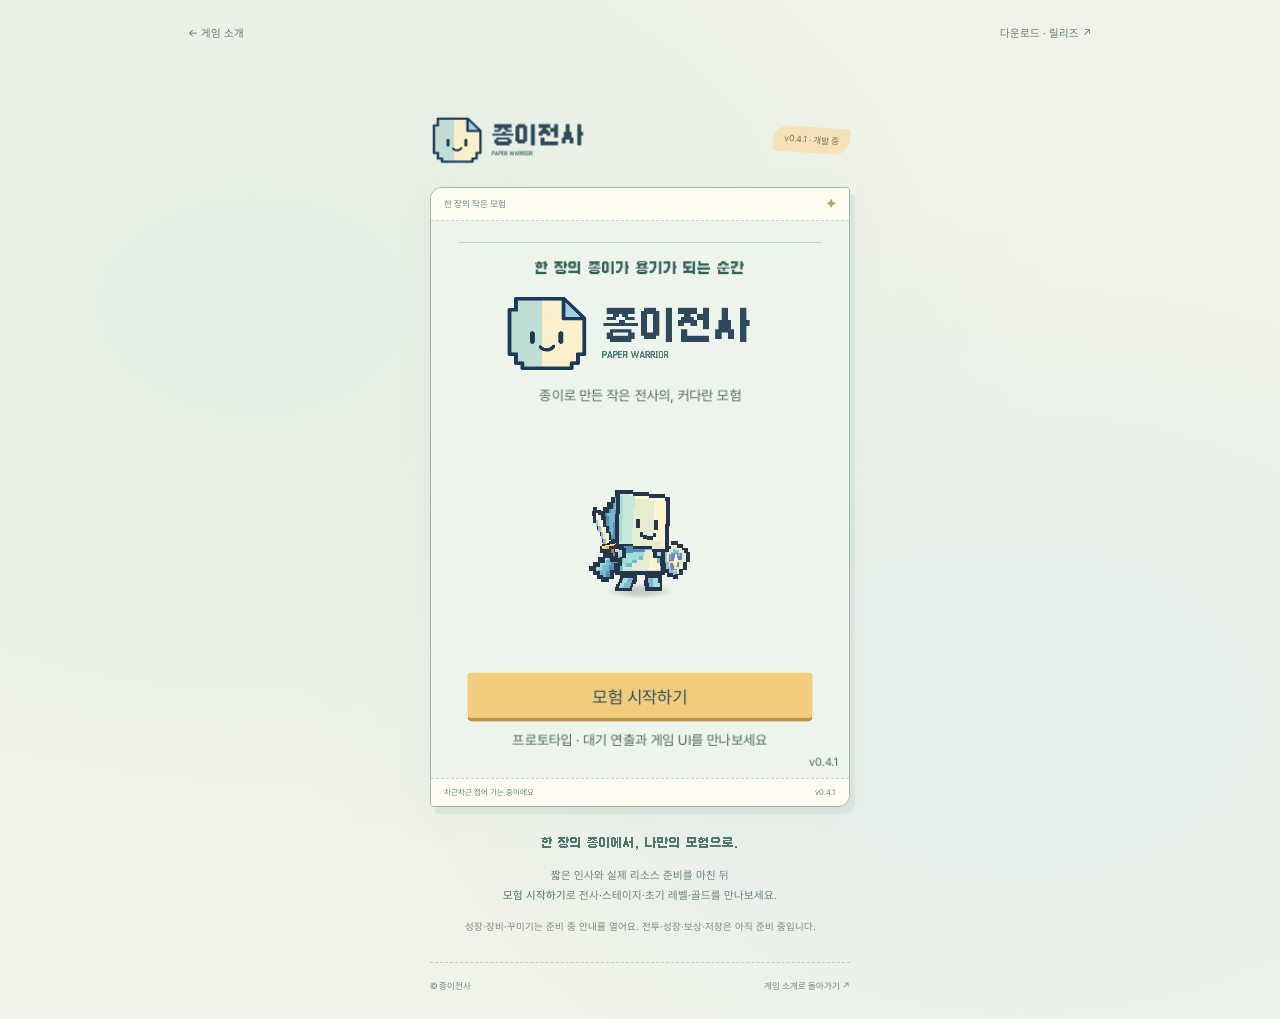
==== commit 06009f83: "release: publish Paper Warrior v0.4.1 Co-authored-by: Copilot <223556219+Copilot@users.noreply.githu" ====
--- a/play.html
+++ b/play.html
@@ -8,7 +8,7 @@
   <link rel="icon" href="favicon.ico" sizes="any">
   <link rel="icon" href="assets/favicon_32.png" type="image/png" sizes="32x32">
   <link rel="apple-touch-icon" href="assets/apple_touch_icon.png">
-  <link rel="stylesheet" href="site.css?v=825be9465dd8ea52">
+  <link rel="stylesheet" href="site.css?v=8e01fab6689779d3">
   <link rel="stylesheet" href="game-loader.css?v=ff512f25ce749d6b">
   <link id="-gd-engine-icon" rel="icon" type="image/png" href="play.icon.png" />
 <link rel="apple-touch-icon" href="play.apple-touch-icon.png"/>
@@ -22,7 +22,7 @@
       <a class="brand" href="./" aria-label="종이전사 소개">
         <img class="brand-logo" src="assets/logo_wordmark.png" width="704" height="224" alt="종이전사 · PAPER WARRIOR">
       </a>
-      <span class="prototype-badge">v0.4.0 · 개발 중</span>
+      <span class="prototype-badge">v0.4.1 · 개발 중</span>
     </header>
     <section class="game-window" id="game-area" aria-label="종이전사 게임">
       <div class="window-chrome"><span>한 장의 작은 모험</span><span aria-hidden="true">✦</span></div>
@@ -40,7 +40,7 @@
           </div>
         </div>
       </div>
-      <div class="window-footer"><span>차근차근 접어 가는 중이에요</span><span>v0.4.0</span></div>
+      <div class="window-footer"><span>차근차근 접어 가는 중이에요</span><span>v0.4.1</span></div>
     </section>
     <aside class="play-description" aria-label="프로토타입 안내">
       <p class="play-tagline">한 장의 종이에서, 나만의 모험으로.</p>
@@ -68,12 +68,12 @@
     });
     const engineReady = new Promise((resolve, reject) => {
       const script = document.createElement('script');
-      script.src = 'play-85910fb28799b5d2.js';
+      script.src = 'play-203d247b16bd9251.js';
       script.onload = () => resolve(window.Engine);
       script.onerror = () => reject(new Error('게임 엔진 파일을 받지 못했어요. 네트워크를 확인해 주세요.'));
       document.body.appendChild(script);
     });
-    await bootGame(engineReady, {"args":[],"canvasResizePolicy":0,"ensureCrossOriginIsolationHeaders":true,"executable":"play-85910fb28799b5d2","experimentalVK":false,"fileSizes":{"play-85910fb28799b5d2.pck":2682000,"play-85910fb28799b5d2.wasm":43699190},"focusCanvas":false,"gdextensionLibs":[]}, ui);
+    await bootGame(engineReady, {"args":[],"canvasResizePolicy":0,"ensureCrossOriginIsolationHeaders":true,"executable":"play-203d247b16bd9251","experimentalVK":false,"fileSizes":{"play-203d247b16bd9251.pck":2682000,"play-203d247b16bd9251.wasm":43699190},"focusCanvas":false,"gdextensionLibs":[]}, ui);
   </script>
 </body>
 </html>
--- a/site.css
+++ b/site.css
@@ -71,11 +71,12 @@
 .paper-cloud { position: absolute; z-index: -1; }
 .cloud-mint { width: 88%; height: 73%; top: 14%; left: 6%; background: #d8e9dc; border-radius: 43% 57% 35% 65% / 50% 35% 65% 50%; transform: rotate(-12deg); }
 .cloud-blue { width: 72%; height: 62%; top: 23%; right: 3%; background: #d1e5ed; border-radius: 52% 48% 62% 38%; transform: rotate(18deg); opacity: .8; }
-.hero-art { position: relative; width: 108%; max-width: 560px; height: auto; filter: drop-shadow(0 15px 0 #708f7910); margin-top: 20px; }
+.hero-art { position: relative; width: 100%; max-width: 440px; aspect-ratio: 1; overflow: hidden; margin-top: 20px; }
+.hero-sprite { width: 1600%; max-width: none; height: auto; image-rendering: pixelated; }
 .hero-handwriting { position: absolute; top: 23px; left: 9px; font-family: Galmuri, monospace; font-size: 15px; color: #729184; transform: rotate(-9deg); line-height: 1.7; }
 .chapter-sticker { position: absolute; z-index: 1; right: 5px; top: 28px; width: 78px; height: 78px; border-radius: 50%; background: #f3dba7; outline: 1px dashed #bca26f; outline-offset: -6px; display: flex; flex-direction: column; align-items: center; justify-content: center; font-size: 11px; line-height: 1.6; transform: rotate(13deg); }
 .chapter-sticker strong { font: 18px Galmuri, monospace; margin-top: 2px; }
-.warrior-note { position: absolute; bottom: -1px; left: 48px; background: #fffdf1; padding: 15px 28px; box-shadow: 1px 5px 12px #64705e15; transform: rotate(-5deg); border: 1px solid #e0decb; }
+.warrior-note { position: absolute; bottom: -1px; left: 0; background: #fffdf1; padding: 15px 28px; box-shadow: 1px 5px 12px #64705e15; transform: rotate(-5deg); border: 1px solid #e0decb; }
 .warrior-note::before { content: ""; position: absolute; top: -8px; left: calc(50% - 24px); width: 48px; height: 17px; background: #d2dfb6b0; transform: rotate(3deg); }
 .warrior-note span { display: block; font-size: 10px; color: var(--faint); margin-bottom: 4px; }
 .warrior-note strong { font-size: 14px; font-weight: 400; }
